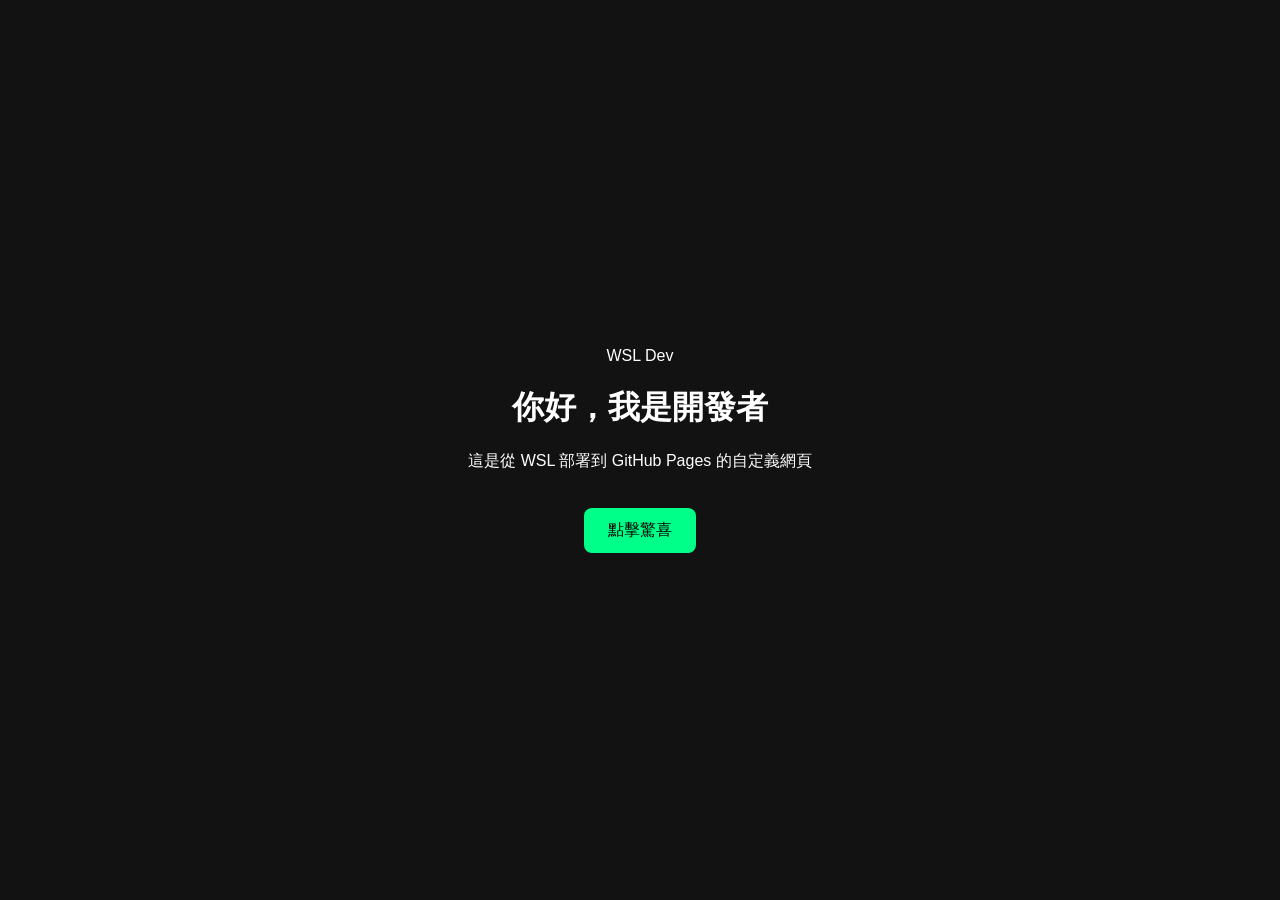
==== index.html @ cc4d7e52 "Initial portfolio site from WSL" ====
<!DOCTYPE html>
<html lang="zh-TW">
<head>
    <meta charset="UTF-8">
    <meta name="viewport" content="width=device-width, initial-scale=1.0">
    <title>我的 WSL 開發空間</title>
    <link rel="stylesheet" href="style.css">
</head>
<body>
    <nav>
        <div class="logo">WSL Dev</div>
    </nav>
    <header>
        <h1>你好，我是開發者</h1>
        <p>這是從 WSL 部署到 GitHub Pages 的自定義網頁</p>
        <button id="actionBtn">點擊驚喜</button>
    </header>
    <script src="script.js"></script>
</body>
</html>
---- style.css ----
body {
    margin: 0;
    font-family: 'Inter', sans-serif;
    background: #121212; /* 深色背景 */
    color: white;
    display: flex;
    flex-direction: column;
    align-items: center;
    justify-content: center;
    height: 100vh;
}

header { text-align: center; }

#actionBtn {
    padding: 12px 24px;
    font-size: 1rem;
    background: #00ff88;
    border: none;
    border-radius: 8px;
    cursor: pointer;
    margin-top: 20px;
}

#actionBtn:hover { background: #00cc6e; }
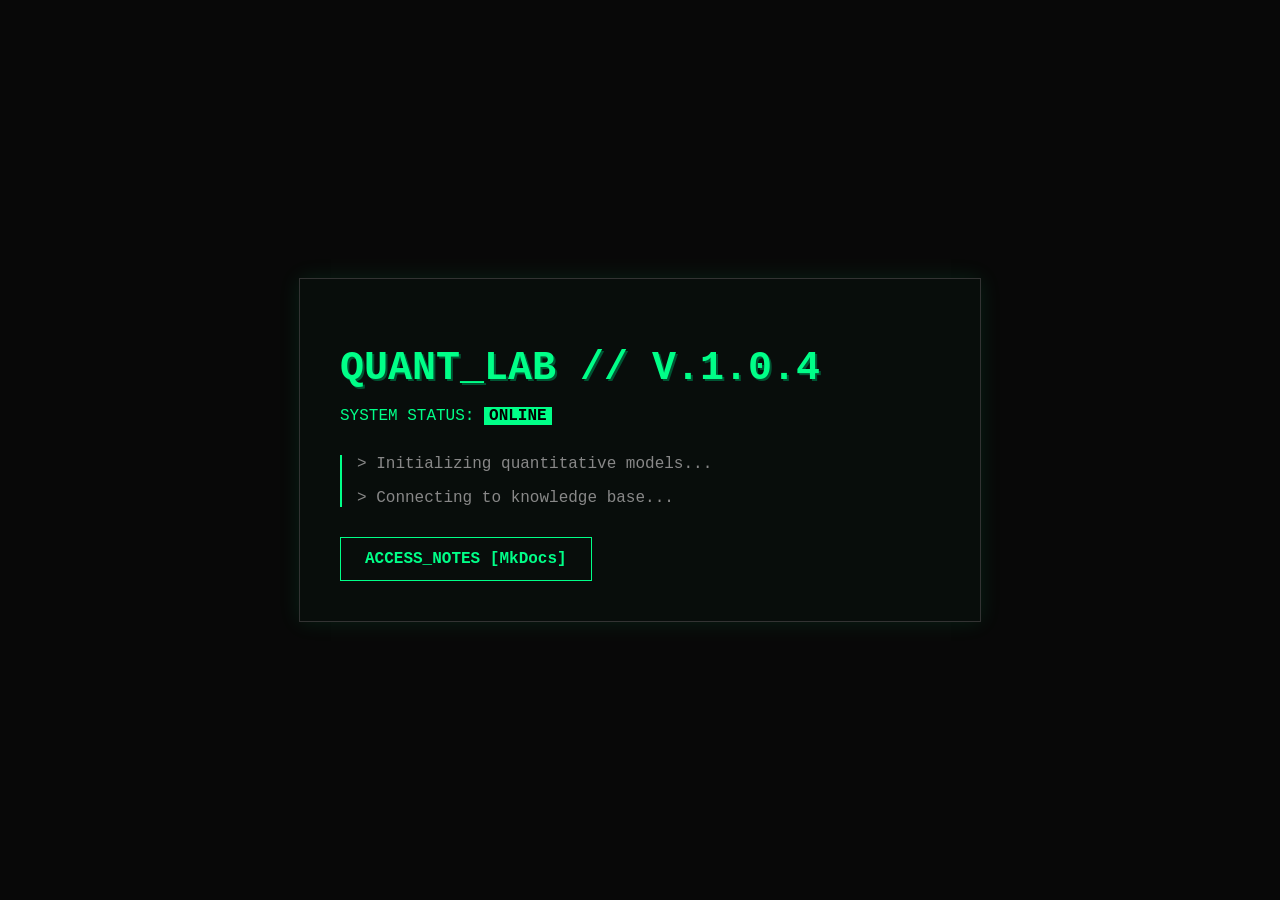
==== commit 5c016647: "新版酷炫首頁" ====
--- a/index.html
+++ b/index.html
@@ -3,18 +3,26 @@
 <head>
     <meta charset="UTF-8">
     <meta name="viewport" content="width=device-width, initial-scale=1.0">
-    <title>我的 WSL 開發空間</title>
+    <title>Quant Research Lab</title>
     <link rel="stylesheet" href="style.css">
 </head>
 <body>
-    <nav>
-        <div class="logo">WSL Dev</div>
-    </nav>
-    <header>
-        <h1>你好，我是開發者</h1>
-        <p>這是從 WSL 部署到 GitHub Pages 的自定義網頁</p>
-        <button id="actionBtn">點擊驚喜</button>
-    </header>
+    <div class="terminal-container">
+        <div class="system-header">
+            <h1 class="glitch-text">QUANT_LAB // V.1.0.4</h1>
+            <p class="status">SYSTEM STATUS: <span class="highlight">ONLINE</span></p>
+        </div>
+
+        <div class="dashboard">
+            <p>> Initializing quantitative models...</p>
+            <p>> Connecting to knowledge base...</p>
+        </div>
+
+        <div class="action-panel">
+            <!-- 關鍵跳轉連結：指向 MkDocs 編譯出來的子目錄 -->
+            <a href="./notes/" class="cyber-btn">ACCESS_NOTES [MkDocs]</a>
+        </div>
+    </div>
     <script src="script.js"></script>
 </body>
 </html>
--- a/style.css
+++ b/style.css
@@ -1,25 +1,46 @@
 body {
-    margin: 0;
-    font-family: 'Inter', sans-serif;
-    background: #121212; /* 深色背景 */
-    color: white;
-    display: flex;
-    flex-direction: column;
-    align-items: center;
-    justify-content: center;
-    height: 100vh;
-}
-
-header { text-align: center; }
-
-#actionBtn {
-    padding: 12px 24px;
-    font-size: 1rem;
-    background: #00ff88;
-    border: none;
-    border-radius: 8px;
-    cursor: pointer;
-    margin-top: 20px;
-}
-
-#actionBtn:hover { background: #00cc6e; }+       margin: 0;
+       background-color: #080808;
+       color: #00ff88;
+       font-family: 'Courier New', Courier, monospace;
+       display: flex;
+       justify-content: center;
+       align-items: center;
+       height: 100vh;
+       overflow: hidden;
+   }
+   
+   .terminal-container {
+       border: 1px solid #333;
+       padding: 40px;
+       background: rgba(0, 255, 136, 0.02);
+       box-shadow: 0 0 20px rgba(0, 255, 136, 0.1);
+       max-width: 600px;
+       width: 100%;
+   }
+   
+   .glitch-text {
+       font-size: 2.5rem;
+       text-shadow: 2px 2px 0px #005533;
+       margin-bottom: 10px;
+   }
+   
+   .highlight { color: #fff; background: #00ff88; padding: 0 5px; color: #000; font-weight: bold; }
+   
+   .dashboard { margin: 30px 0; color: #888; border-left: 2px solid #00ff88; padding-left: 15px; }
+   
+   .cyber-btn {
+       display: inline-block;
+       padding: 12px 24px;
+       border: 1px solid #00ff88;
+       color: #00ff88;
+       text-decoration: none;
+       font-weight: bold;
+       transition: all 0.3s ease;
+   }
+   
+   .cyber-btn:hover {
+       background-color: #00ff88;
+       color: #000;
+       box-shadow: 0 0 15px #00ff88;
+   }
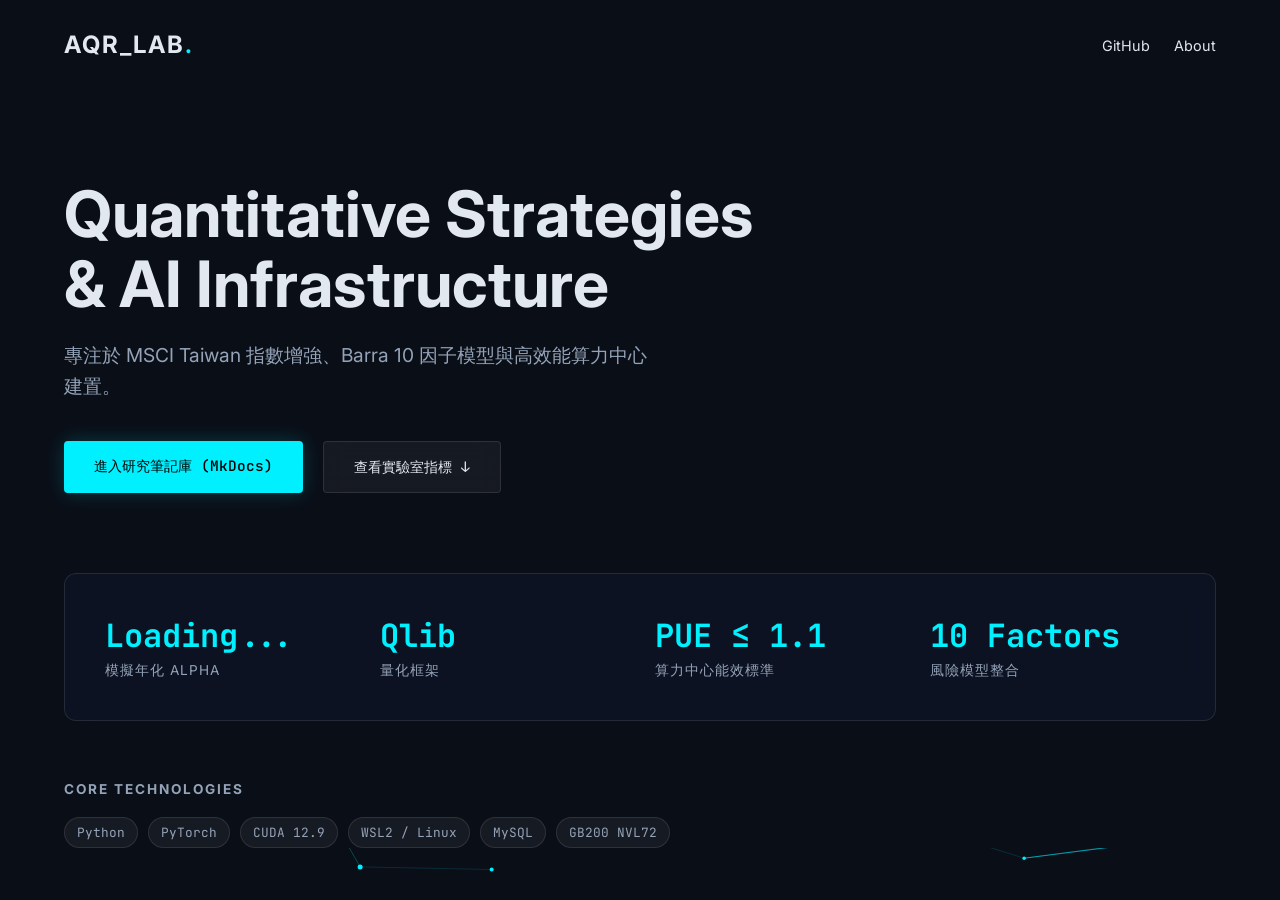
==== commit af82bde3: "new index page" ====
--- a/index.html
+++ b/index.html
@@ -3,26 +3,69 @@
 <head>
     <meta charset="UTF-8">
     <meta name="viewport" content="width=device-width, initial-scale=1.0">
-    <title>Quant Research Lab</title>
+    <title>AI Quant Research | Quantitative & Infrastructure</title>
     <link rel="stylesheet" href="style.css">
+    <!-- 引入專業字體 -->
+    <link href="https://fonts.googleapis.com/css2?family=Inter:wght@300;500;700&family=JetBrains+Mono:wght@400;700&display=swap" rel="stylesheet">
 </head>
 <body>
-    <div class="terminal-container">
-        <div class="system-header">
-            <h1 class="glitch-text">QUANT_LAB // V.1.0.4</h1>
-            <p class="status">SYSTEM STATUS: <span class="highlight">ONLINE</span></p>
-        </div>
+    <!-- 互動式背景畫布 -->
+    <canvas id="network-canvas"></canvas>
 
-        <div class="dashboard">
-            <p>> Initializing quantitative models...</p>
-            <p>> Connecting to knowledge base...</p>
-        </div>
+    <div class="wrapper">
+        <!-- 頂部導覽 -->
+        <nav class="navbar">
+            <div class="logo">AQR_LAB<span>.</span></div>
+            <div class="nav-links">
+                <a href="https://github.com/你的帳號" target="_blank">GitHub</a>
+                <a href="#about">About</a>
+            </div>
+        </nav>
 
-        <div class="action-panel">
-            <!-- 關鍵跳轉連結：指向 MkDocs 編譯出來的子目錄 -->
-            <a href="./notes/" class="cyber-btn">ACCESS_NOTES [MkDocs]</a>
-        </div>
+        <!-- 核心視覺區 -->
+        <header class="hero">
+            <h1>Quantitative Strategies <br>& AI Infrastructure</h1>
+            <p class="subtitle">專注於 MSCI Taiwan 指數增強、Barra 10 因子模型與高效能算力中心建置。</p>
+            <div class="cta-group">
+                <a href="./notes/" class="btn-primary">進入研究筆記庫 (MkDocs)</a>
+                <a href="#metrics" class="btn-secondary">查看實驗室指標 ↓</a>
+            </div>
+        </header>
+
+        <!-- 專業指標看板 -->
+        <section id="metrics" class="glass-panel">
+            <div class="metric">
+                <span class="metric-value" id="alpha-val">Loading...</span>
+                <span class="metric-label">模擬年化 Alpha</span>
+            </div>
+            <div class="metric">
+                <span class="metric-value">Qlib</span>
+                <span class="metric-label">量化框架</span>
+            </div>
+            <div class="metric">
+                <span class="metric-value">PUE ≤ 1.1</span>
+                <span class="metric-label">算力中心能效標準</span>
+            </div>
+            <div class="metric">
+                <span class="metric-value">10 Factors</span>
+                <span class="metric-label">風險模型整合</span>
+            </div>
+        </section>
+
+        <!-- 技術棧標籤 -->
+        <section id="stack" class="tech-stack">
+            <h3>CORE TECHNOLOGIES</h3>
+            <div class="tags">
+                <span class="tag">Python</span>
+                <span class="tag">PyTorch</span>
+                <span class="tag">CUDA 12.9</span>
+                <span class="tag">WSL2 / Linux</span>
+                <span class="tag">MySQL</span>
+                <span class="tag">GB200 NVL72</span>
+            </div>
+        </section>
     </div>
+
     <script src="script.js"></script>
 </body>
 </html>
--- a/style.css
+++ b/style.css
@@ -1,46 +1,130 @@
-body {
-       margin: 0;
-       background-color: #080808;
-       color: #00ff88;
-       font-family: 'Courier New', Courier, monospace;
-       display: flex;
-       justify-content: center;
-       align-items: center;
-       height: 100vh;
-       overflow: hidden;
-   }
-   
-   .terminal-container {
-       border: 1px solid #333;
-       padding: 40px;
-       background: rgba(0, 255, 136, 0.02);
-       box-shadow: 0 0 20px rgba(0, 255, 136, 0.1);
-       max-width: 600px;
-       width: 100%;
-   }
-   
-   .glitch-text {
-       font-size: 2.5rem;
-       text-shadow: 2px 2px 0px #005533;
-       margin-bottom: 10px;
-   }
-   
-   .highlight { color: #fff; background: #00ff88; padding: 0 5px; color: #000; font-weight: bold; }
-   
-   .dashboard { margin: 30px 0; color: #888; border-left: 2px solid #00ff88; padding-left: 15px; }
-   
-   .cyber-btn {
-       display: inline-block;
-       padding: 12px 24px;
-       border: 1px solid #00ff88;
-       color: #00ff88;
-       text-decoration: none;
-       font-weight: bold;
-       transition: all 0.3s ease;
-   }
-   
-   .cyber-btn:hover {
-       background-color: #00ff88;
-       color: #000;
-       box-shadow: 0 0 15px #00ff88;
-   }+:root {
+    --bg-dark: #0a0e17;
+    --primary-cyan: #00f0ff;
+    --text-main: #e2e8f0;
+    --text-muted: #94a3b8;
+    --glass-bg: rgba(15, 23, 42, 0.6);
+    --glass-border: rgba(255, 255, 255, 0.1);
+}
+
+body, html {
+    margin: 0;
+    padding: 0;
+    background-color: var(--bg-dark);
+    color: var(--text-main);
+    font-family: 'Inter', sans-serif;
+    overflow-x: hidden;
+}
+
+/* 確保 Canvas 永遠在最底層 */
+#network-canvas {
+    position: fixed;
+    top: 0;
+    left: 0;
+    width: 100vw;
+    height: 100vh;
+    z-index: -1;
+}
+
+.wrapper {
+    max-width: 1200px;
+    margin: 0 auto;
+    padding: 0 5%;
+}
+
+/* 導覽列 */
+.navbar {
+    display: flex;
+    justify-content: space-between;
+    align-items: center;
+    padding: 30px 0;
+}
+
+.logo { font-size: 1.5rem; font-weight: 700; letter-spacing: 2px; }
+.logo span { color: var(--primary-cyan); }
+.nav-links a { color: var(--text-main); text-decoration: none; margin-left: 20px; font-size: 0.9rem; transition: 0.3s;}
+.nav-links a:hover { color: var(--primary-cyan); }
+
+/* 主視覺區 */
+.hero {
+    margin-top: 10vh;
+    margin-bottom: 80px;
+}
+
+.hero h1 {
+    font-size: clamp(2.5rem, 5vw, 4.5rem);
+    line-height: 1.1;
+    margin-bottom: 20px;
+    font-weight: 700;
+}
+
+.hero .subtitle {
+    font-size: 1.2rem;
+    color: var(--text-muted);
+    max-width: 600px;
+    margin-bottom: 40px;
+    line-height: 1.6;
+}
+
+/* 按鈕設計 */
+.cta-group { display: flex; gap: 20px; flex-wrap: wrap; }
+
+.btn-primary, .btn-secondary {
+    padding: 15px 30px;
+    border-radius: 4px;
+    text-decoration: none;
+    font-weight: 500;
+    transition: all 0.3s ease;
+    font-family: 'JetBrains Mono', monospace;
+    font-size: 0.9rem;
+}
+
+.btn-primary {
+    background: var(--primary-cyan);
+    color: #000;
+    box-shadow: 0 0 20px rgba(0, 240, 255, 0.2);
+}
+
+.btn-primary:hover {
+    box-shadow: 0 0 30px rgba(0, 240, 255, 0.5);
+    transform: translateY(-2px);
+}
+
+.btn-secondary {
+    border: 1px solid var(--glass-border);
+    color: var(--text-main);
+    background: rgba(255, 255, 255, 0.05);
+    backdrop-filter: blur(10px);
+}
+
+.btn-secondary:hover { border-color: var(--primary-cyan); color: var(--primary-cyan); }
+
+/* 毛玻璃指標面板 */
+.glass-panel {
+    background: var(--glass-bg);
+    border: 1px solid var(--glass-border);
+    backdrop-filter: blur(16px);
+    border-radius: 12px;
+    padding: 40px;
+    display: grid;
+    grid-template-columns: repeat(auto-fit, minmax(200px, 1fr));
+    gap: 30px;
+    margin-bottom: 60px;
+}
+
+.metric { display: flex; flex-direction: column; }
+.metric-value { font-family: 'JetBrains Mono', monospace; font-size: 2rem; color: var(--primary-cyan); margin-bottom: 5px; font-weight: 700; }
+.metric-label { font-size: 0.85rem; color: var(--text-muted); text-transform: uppercase; letter-spacing: 1px; }
+
+/* 技術棧 */
+.tech-stack h3 { color: var(--text-muted); font-size: 0.85rem; letter-spacing: 2px; margin-bottom: 20px; }
+.tags { display: flex; gap: 10px; flex-wrap: wrap; }
+.tag {
+    font-family: 'JetBrains Mono', monospace;
+    font-size: 0.8rem;
+    padding: 6px 12px;
+    background: rgba(255, 255, 255, 0.05);
+    border: 1px solid rgba(255, 255, 255, 0.1);
+    border-radius: 20px;
+    color: var(--text-muted);
+}
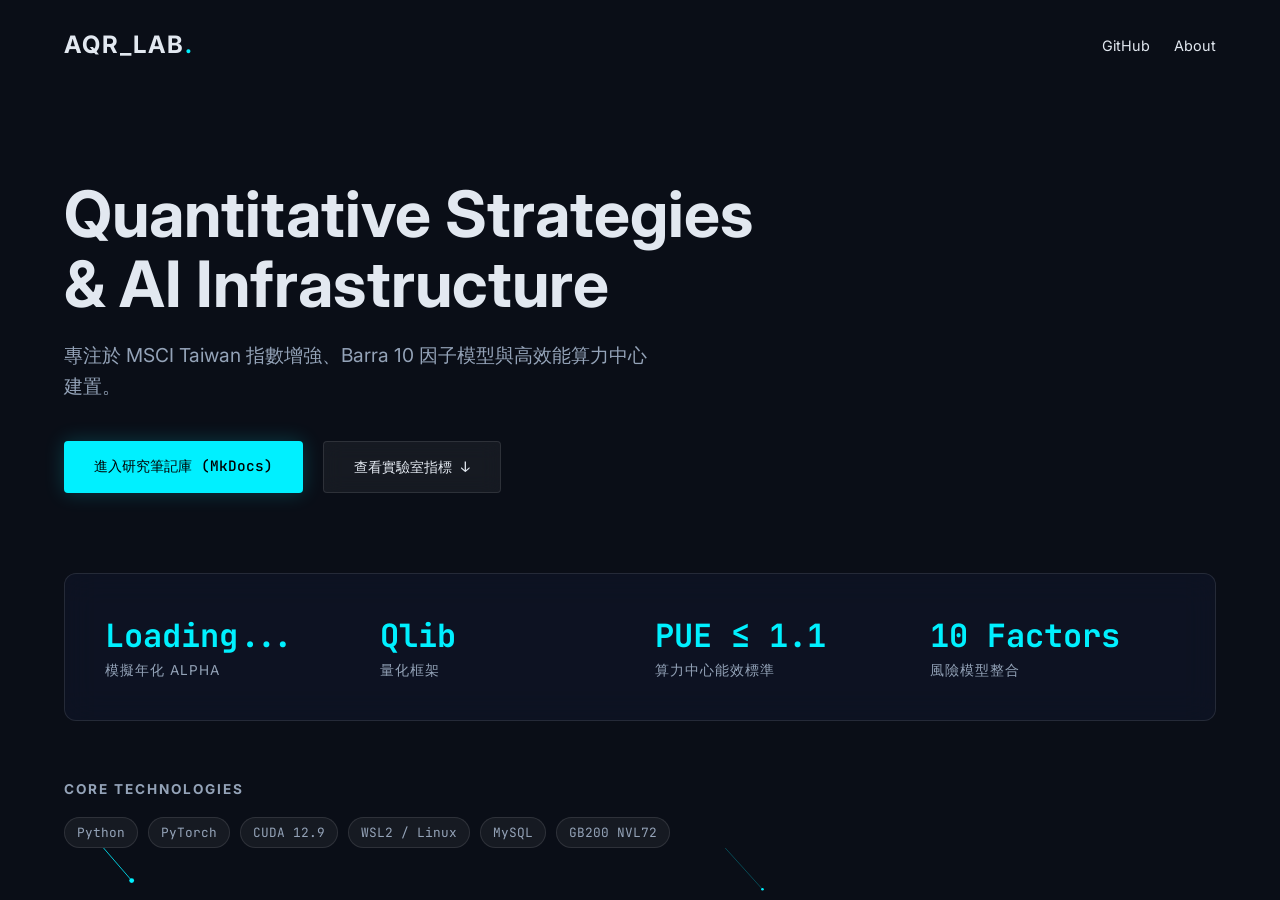
==== commit 0b884ed7: "字形美化" ====
--- a/index.html
+++ b/index.html
@@ -17,7 +17,7 @@
         <nav class="navbar">
             <div class="logo">AQR_LAB<span>.</span></div>
             <div class="nav-links">
-                <a href="https://github.com/你的帳號" target="_blank">GitHub</a>
+                <a href="https://github.com/vlho428" target="_blank">GitHub</a>
                 <a href="#about">About</a>
             </div>
         </nav>
